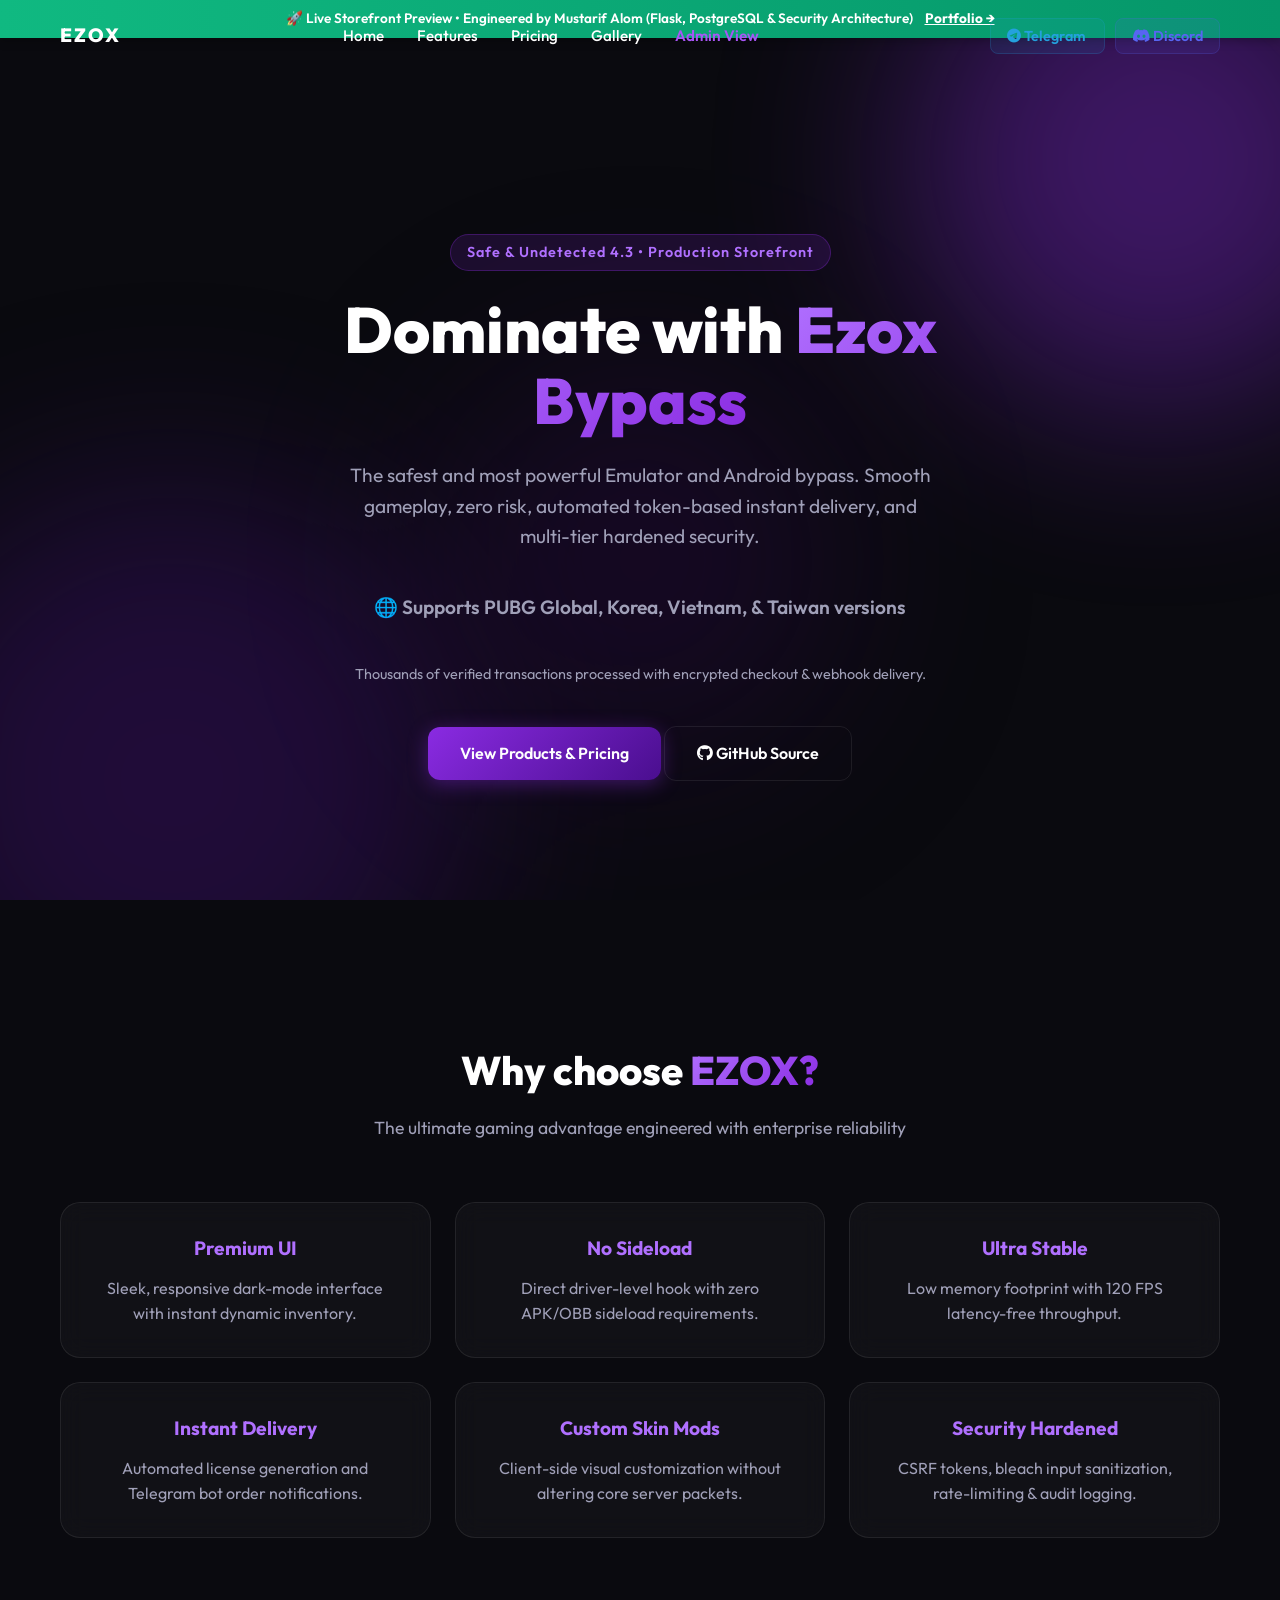
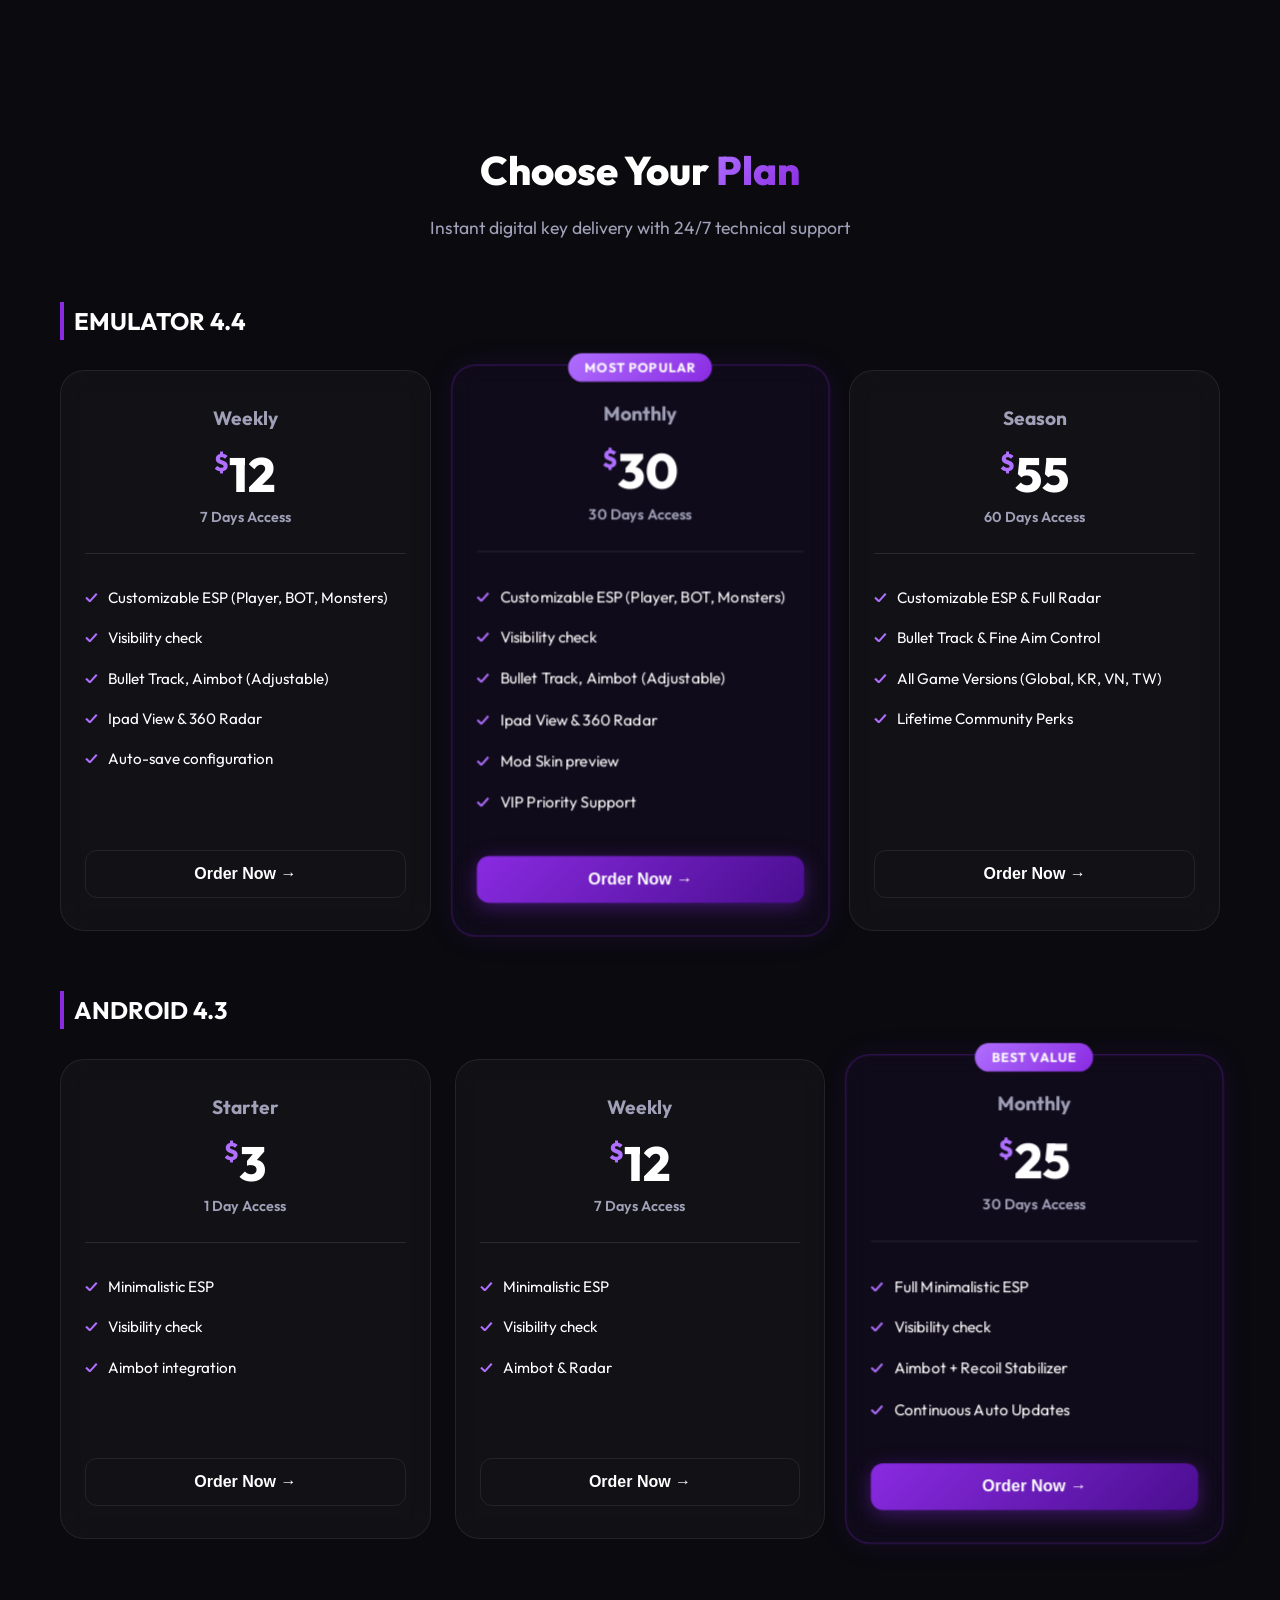
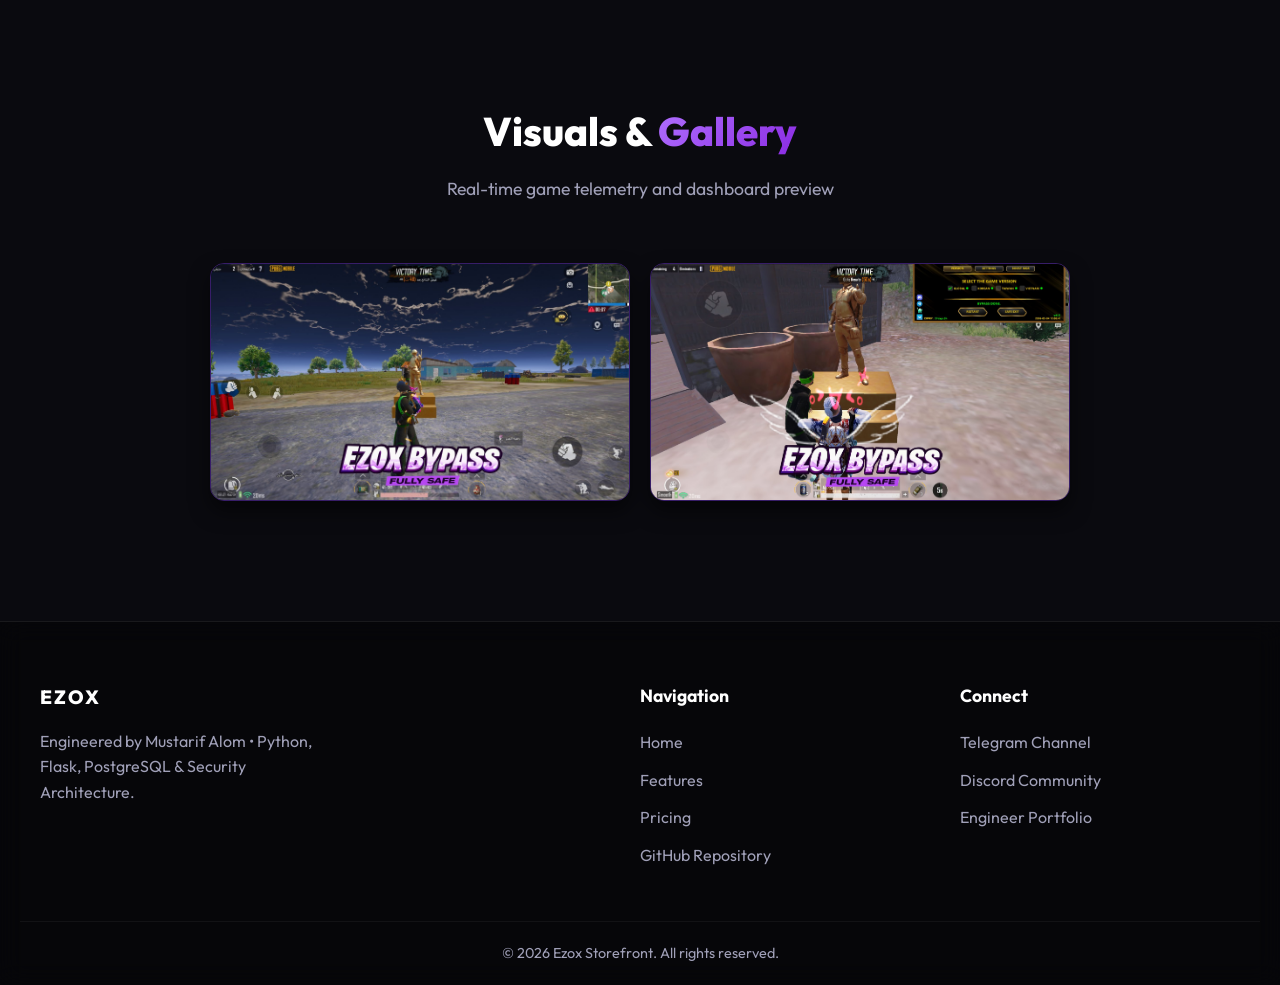
==== index.html @ 5dbb93ee "feat: add standalone interactive live storefront preview for GitHub Pages" ====
<!DOCTYPE html>
<html lang="en">
<head>
    <meta charset="UTF-8">
    <meta name="viewport" content="width=device-width, initial-scale=1.0">
    <meta name="theme-color" content="#0a0a0f">
    <title>Ezox Bypass | Premium Digital Storefront & Game Optimization Platform</title>
    
    <link rel="preconnect" href="https://fonts.googleapis.com">
    <link rel="preconnect" href="https://fonts.gstatic.com" crossorigin>
    <link href="https://fonts.googleapis.com/css2?family=Outfit:wght@300;400;600;800&family=Inter:wght@400;500;600;700&display=swap" rel="stylesheet">
    <link rel="stylesheet" href="https://cdnjs.cloudflare.com/ajax/libs/font-awesome/6.4.0/css/all.min.css">
    <link rel="stylesheet" href="static/style.css?v=2.0">
    <style>
      .live-banner {
        background: linear-gradient(90deg, #10b981, #059669);
        color: white;
        padding: 8px 16px;
        text-align: center;
        font-size: 0.85rem;
        font-weight: 600;
        position: sticky;
        top: 0;
        z-index: 1000;
        box-shadow: 0 2px 10px rgba(0,0,0,0.3);
        display: flex;
        align-items: center;
        justify-content: center;
        gap: 12px;
      }
      .live-banner a {
        color: #fff;
        text-decoration: underline;
        font-weight: 700;
      }
      /* Interactive modal */
      .modal-overlay {
        display: none;
        position: fixed;
        inset: 0;
        background: rgba(0,0,0,0.8);
        backdrop-filter: blur(6px);
        z-index: 2000;
        align-items: center;
        justify-content: center;
        padding: 20px;
      }
      .modal-box {
        background: #11111b;
        border: 1px solid #7c3aed;
        border-radius: 20px;
        max-width: 480px;
        width: 100%;
        padding: 28px;
        color: #f1f5f9;
        box-shadow: 0 20px 40px rgba(124, 58, 237, 0.25);
      }
    </style>
</head>
<body>
    <div class="live-banner">
      <span>🚀 Live Storefront Preview &bull; Engineered by Mustarif Alom (Flask, PostgreSQL &amp; Security Architecture)</span>
      <a href="https://ezoxkr-dev.github.io/own-portfolio/" target="_blank">Portfolio &rarr;</a>
    </div>

    <div class="background-blobs">
        <div class="blob blob-1"></div>
        <div class="blob blob-2"></div>
        <div class="blob blob-3"></div>
    </div>

    <!-- Navbar -->
    <nav class="navbar">
        <div class="nav-container">
            <a href="#home" class="logo">EZOX</a>
            <div class="nav-links">
                <a href="#home">Home</a>
                <a href="#features">Features</a>
                <a href="#pricing">Pricing</a>
                <a href="#gallery">Gallery</a>
                <a href="#admin-demo" onclick="openAdminDemo(event)" style="color: #a855f7; font-weight: 600;">Admin View</a>
            </div>
            <div class="nav-socials">
                <a href="https://t.me/ezoxbypass" target="_blank" class="social-btn telegram">
                  <i class="fab fa-telegram"></i> Telegram
                </a>
                <a href="https://discord.gg/yYZB9Xtcfz" target="_blank" class="social-btn discord">
                  <i class="fab fa-discord"></i> Discord
                </a>
            </div>
        </div>
    </nav>

    <main class="page-content">
        <section id="home" class="hero">
            <div class="hero-content">
                <div class="badge">Safe &amp; Undetected 4.3 &bull; Production Storefront</div>
                <h1>Dominate with <span class="text-gradient">Ezox Bypass</span></h1>
                <p>The safest and most powerful Emulator and Android bypass. Smooth gameplay, zero risk, automated token-based instant delivery, and multi-tier hardened security.</p>

                <div style="margin: 20px 0; color: var(--purple-light); font-weight: 600;">
                    <p>🌐 Supports PUBG Global, Korea, Vietnam, &amp; Taiwan versions</p>
                    <p style="font-size: 0.9rem; font-weight: 400; color: var(--text-muted); margin-top: 5px;">
                      Thousands of verified transactions processed with encrypted checkout &amp; webhook delivery.
                    </p>
                </div>

                <div class="hero-cta">
                    <a href="#pricing" class="btn btn-primary">View Products &amp; Pricing</a>
                    <a href="https://github.com/ezoxkr-dev/ecommerce_website" target="_blank" class="btn btn-outline">
                      <i class="fab fa-github"></i> GitHub Source
                    </a>
                </div>
            </div>
        </section>

        <section id="features" class="features-section">
            <div class="section-header">
                <h2>Why choose <span class="text-gradient">EZOX?</span></h2>
                <p>The ultimate gaming advantage engineered with enterprise reliability</p>
            </div>
            <div class="why-choose-grid">
                <div class="glass-panel feature-box">
                    <h4>Premium UI</h4>
                    <p>Sleek, responsive dark-mode interface with instant dynamic inventory.</p>
                </div>
                <div class="glass-panel feature-box">
                    <h4>No Sideload</h4>
                    <p>Direct driver-level hook with zero APK/OBB sideload requirements.</p>
                </div>
                <div class="glass-panel feature-box">
                    <h4>Ultra Stable</h4>
                    <p>Low memory footprint with 120 FPS latency-free throughput.</p>
                </div>
                <div class="glass-panel feature-box">
                    <h4>Instant Delivery</h4>
                    <p>Automated license generation and Telegram bot order notifications.</p>
                </div>
                <div class="glass-panel feature-box">
                    <h4>Custom Skin Mods</h4>
                    <p>Client-side visual customization without altering core server packets.</p>
                </div>
                <div class="glass-panel feature-box">
                    <h4>Security Hardened</h4>
                    <p>CSRF tokens, bleach input sanitization, rate-limiting &amp; audit logging.</p>
                </div>
            </div>
        </section>

        <!-- Pricing Section -->
        <section id="pricing" class="pricing-section">
            <div class="section-header">
                <h2>Choose Your <span class="text-gradient">Plan</span></h2>
                <p>Instant digital key delivery with 24/7 technical support</p>
            </div>

            <h3 class="category-title">EMULATOR 4.4</h3>
            <div class="pricing-grid grid-3">
                <div class="pricing-card">
                    <div class="card-header">
                        <h4>Weekly</h4>
                        <div class="price"><span>$</span>12</div>
                        <p class="duration">7 Days Access</p>
                    </div>
                    <ul class="features">
                        <li>Customizable ESP (Player, BOT, Monsters)</li>
                        <li>Visibility check</li>
                        <li>Bullet Track, Aimbot (Adjustable)</li>
                        <li>Ipad View &amp; 360 Radar</li>
                        <li>Auto-save configuration</li>
                    </ul>
                    <button onclick="startCheckout('Emulator Weekly 7D', 12)" class="btn btn-block btn-outline">
                      Order Now &rarr;
                    </button>
                </div>

                <div class="pricing-card popular">
                    <div class="popular-badge">Most Popular</div>
                    <div class="card-header">
                        <h4>Monthly</h4>
                        <div class="price"><span>$</span>30</div>
                        <p class="duration">30 Days Access</p>
                    </div>
                    <ul class="features">
                        <li>Customizable ESP (Player, BOT, Monsters)</li>
                        <li>Visibility check</li>
                        <li>Bullet Track, Aimbot (Adjustable)</li>
                        <li>Ipad View &amp; 360 Radar</li>
                        <li>Mod Skin preview</li>
                        <li>VIP Priority Support</li>
                    </ul>
                    <button onclick="startCheckout('Emulator Monthly 30D', 30)" class="btn btn-block btn-primary">
                      Order Now &rarr;
                    </button>
                </div>

                <div class="pricing-card">
                    <div class="card-header">
                        <h4>Season</h4>
                        <div class="price"><span>$</span>55</div>
                        <p class="duration">60 Days Access</p>
                    </div>
                    <ul class="features">
                        <li>Customizable ESP &amp; Full Radar</li>
                        <li>Bullet Track &amp; Fine Aim Control</li>
                        <li>All Game Versions (Global, KR, VN, TW)</li>
                        <li>Lifetime Community Perks</li>
                    </ul>
                    <button onclick="startCheckout('Emulator Season 60D', 55)" class="btn btn-block btn-outline">
                      Order Now &rarr;
                    </button>
                </div>
            </div>

            <h3 class="category-title mt-5">ANDROID 4.3</h3>
            <div class="pricing-grid grid-3">
                <div class="pricing-card">
                    <div class="card-header">
                        <h4>Starter</h4>
                        <div class="price"><span>$</span>3</div>
                        <p class="duration">1 Day Access</p>
                    </div>
                    <ul class="features">
                        <li>Minimalistic ESP</li>
                        <li>Visibility check</li>
                        <li>Aimbot integration</li>
                    </ul>
                    <button onclick="startCheckout('Android Starter 1D', 3)" class="btn btn-block btn-outline">
                      Order Now &rarr;
                    </button>
                </div>

                <div class="pricing-card">
                    <div class="card-header">
                        <h4>Weekly</h4>
                        <div class="price"><span>$</span>12</div>
                        <p class="duration">7 Days Access</p>
                    </div>
                    <ul class="features">
                        <li>Minimalistic ESP</li>
                        <li>Visibility check</li>
                        <li>Aimbot &amp; Radar</li>
                    </ul>
                    <button onclick="startCheckout('Android Weekly 7D', 12)" class="btn btn-block btn-outline">
                      Order Now &rarr;
                    </button>
                </div>

                <div class="pricing-card popular">
                    <div class="popular-badge">Best Value</div>
                    <div class="card-header">
                        <h4>Monthly</h4>
                        <div class="price"><span>$</span>25</div>
                        <p class="duration">30 Days Access</p>
                    </div>
                    <ul class="features">
                        <li>Full Minimalistic ESP</li>
                        <li>Visibility check</li>
                        <li>Aimbot + Recoil Stabilizer</li>
                        <li>Continuous Auto Updates</li>
                    </ul>
                    <button onclick="startCheckout('Android Monthly 30D', 25)" class="btn btn-block btn-primary">
                      Order Now &rarr;
                    </button>
                </div>
            </div>
        </section>

        <!-- Gallery Section -->
        <section id="gallery" class="gallery-section" style="padding: 60px 20px; max-width: 900px; margin: 0 auto; text-align: center;">
            <div class="section-header">
                <h2>Visuals &amp; <span class="text-gradient">Gallery</span></h2>
                <p>Real-time game telemetry and dashboard preview</p>
            </div>
            <div style="display: grid; grid-template-columns: repeat(auto-fit, minmax(280px, 1fr)); gap: 20px; margin-top: 30px;">
                <div style="border-radius: 14px; overflow: hidden; border: 1px solid rgba(124, 58, 237, 0.4); box-shadow: 0 10px 20px rgba(0,0,0,0.5);">
                    <img src="static/images/6053305759023436174.jpg" alt="Ezox Interface Preview" style="width: 100%; height: auto; display: block;" onerror="this.style.display='none'">
                </div>
                <div style="border-radius: 14px; overflow: hidden; border: 1px solid rgba(124, 58, 237, 0.4); box-shadow: 0 10px 20px rgba(0,0,0,0.5);">
                    <img src="static/images/6323221110429781656.jpg" alt="Ezox Radar HUD Preview" style="width: 100%; height: auto; display: block;" onerror="this.style.display='none'">
                </div>
            </div>
        </section>
    </main>

    <!-- Checkout Modal Simulation -->
    <div id="checkoutModal" class="modal-overlay" onclick="closeModal()">
        <div class="modal-box" onclick="event.stopPropagation()">
            <div style="display: flex; justify-content: space-between; align-items: center; border-bottom: 1px solid rgba(255,255,255,0.1); padding-bottom: 12px; margin-bottom: 16px;">
                <h3 id="modalProductTitle" style="font-size: 1.2rem; font-weight: 700; color: #fff;">Product Checkout</h3>
                <button onclick="closeModal()" style="background: none; border: none; color: #94a3b8; font-size: 1.4rem; cursor: pointer;">&times;</button>
            </div>
            <div id="modalStep1">
                <p style="font-size: 0.9rem; color: #cbd5e1; margin-bottom: 16px;">
                  Instant digital license activation via tokenized gateway.
                </p>
                <div style="background: rgba(255,255,255,0.05); padding: 14px; border-radius: 12px; margin-bottom: 16px;">
                    <div style="display: flex; justify-content: space-between; font-size: 0.95rem; font-weight: 600;">
                        <span>Selected Package:</span>
                        <span id="modalProductName" style="color: #a855f7;">-</span>
                    </div>
                    <div style="display: flex; justify-content: space-between; font-size: 0.95rem; font-weight: 600; margin-top: 8px;">
                        <span>Total Price:</span>
                        <span id="modalProductPrice" style="color: #10b981;">-</span>
                    </div>
                </div>
                <div style="margin-bottom: 14px;">
                    <label style="display: block; font-size: 0.8rem; font-weight: 600; color: #94a3b8; margin-bottom: 6px;">Customer Email / Telegram ID</label>
                    <input id="checkoutEmail" type="text" placeholder="your_telegram_or_email" style="width: 100%; padding: 10px 14px; border-radius: 10px; background: #1e1e2d; border: 1px solid #334155; color: #fff; font-size: 0.9rem;">
                </div>
                <div style="margin-bottom: 20px;">
                    <label style="display: block; font-size: 0.8rem; font-weight: 600; color: #94a3b8; margin-bottom: 6px;">Payment Method</label>
                    <select style="width: 100%; padding: 10px 14px; border-radius: 10px; background: #1e1e2d; border: 1px solid #334155; color: #fff; font-size: 0.9rem;">
                        <option>bKash / Nagad Instant Gateway</option>
                        <option>Cryptocurrency (USDT TRC-20)</option>
                        <option>Credit / Debit Card (Stripe Hardened)</option>
                    </select>
                </div>
                <button onclick="processCheckout()" class="btn btn-block btn-primary" style="padding: 12px; font-weight: 700;">
                  Confirm &amp; Generate License
                </button>
            </div>
            <div id="modalStep2" style="display: none; text-align: center; padding: 20px 0;">
                <div style="width: 50px; height: 50px; background: rgba(16,185,129,0.2); color: #10b981; border-radius: 50%; display: flex; align-items: center; justify-content: center; margin: 0 auto 16px; font-size: 1.5rem;">
                  ✓
                </div>
                <h4 style="font-size: 1.2rem; font-weight: 700; color: #fff; margin-bottom: 8px;">License Activated Successfully!</h4>
                <p style="font-size: 0.85rem; color: #94a3b8; margin-bottom: 16px;">
                  Your transaction has been verified in PostgreSQL and webhook dispatched to Telegram Bot.
                </p>
                <div style="background: #09090e; padding: 12px; border-radius: 10px; border: 1px dashed #7c3aed; font-family: monospace; color: #a855f7; font-size: 0.9rem; margin-bottom: 16px; word-break: break-all;">
                  EZOX-KEY-2026-X992-AUTH-OK
                </div>
                <button onclick="closeModal()" class="btn btn-outline" style="font-size: 0.85rem;">Close Preview</button>
            </div>
        </div>
    </div>

    <!-- Admin View Modal -->
    <div id="adminModal" class="modal-overlay" onclick="closeAdminModal()">
        <div class="modal-box" style="max-width: 600px;" onclick="event.stopPropagation()">
            <div style="display: flex; justify-content: space-between; align-items: center; border-bottom: 1px solid rgba(255,255,255,0.1); padding-bottom: 12px; margin-bottom: 16px;">
                <h3 style="font-size: 1.1rem; font-weight: 700; color: #a855f7;">Flask Admin Dashboard Preview</h3>
                <button onclick="closeAdminModal()" style="background: none; border: none; color: #94a3b8; font-size: 1.4rem; cursor: pointer;">&times;</button>
            </div>
            <p style="font-size: 0.85rem; color: #94a3b8; margin-bottom: 16px;">
              Live simulation of the role-based administrative control center (`make_admin.py` + `admin.html`).
            </p>
            <div style="display: grid; grid-template-columns: repeat(3, 1fr); gap: 10px; margin-bottom: 16px; text-align: center;">
                <div style="background: rgba(255,255,255,0.04); padding: 12px; border-radius: 10px;">
                    <div style="font-size: 0.75rem; color: #94a3b8;">Total Revenue</div>
                    <div style="font-size: 1.2rem; font-weight: 700; color: #10b981; margin-top: 4px;">$4,890.00</div>
                </div>
                <div style="background: rgba(255,255,255,0.04); padding: 12px; border-radius: 10px;">
                    <div style="font-size: 0.75rem; color: #94a3b8;">Active Users</div>
                    <div style="font-size: 1.2rem; font-weight: 700; color: #60a5fa; margin-top: 4px;">842</div>
                </div>
                <div style="background: rgba(255,255,255,0.04); padding: 12px; border-radius: 10px;">
                    <div style="font-size: 0.75rem; color: #94a3b8;">License Keys</div>
                    <div style="font-size: 1.2rem; font-weight: 700; color: #f59e0b; margin-top: 4px;">1,280 Issued</div>
                </div>
            </div>
            <div style="background: #09090e; padding: 14px; border-radius: 10px; font-size: 0.8rem; color: #cbd5e1;">
                <div style="font-weight: 600; color: #a855f7; margin-bottom: 8px;">Recent Dispatched Orders (PostgreSQL Event Bus):</div>
                <div style="display: flex; justify-content: space-between; border-bottom: 1px solid rgba(255,255,255,0.05); padding: 4px 0;">
                    <span>#ORD-9841 &bull; Emulator Monthly 30D</span>
                    <span style="color: #10b981;">Dispatched</span>
                </div>
                <div style="display: flex; justify-content: space-between; border-bottom: 1px solid rgba(255,255,255,0.05); padding: 4px 0;">
                    <span>#ORD-9840 &bull; Android Starter 1D</span>
                    <span style="color: #10b981;">Dispatched</span>
                </div>
                <div style="display: flex; justify-content: space-between; padding: 4px 0;">
                    <span>#ORD-9839 &bull; Emulator Season 60D</span>
                    <span style="color: #10b981;">Dispatched</span>
                </div>
            </div>
            <div style="text-align: right; margin-top: 16px;">
                <button onclick="closeAdminModal()" class="btn btn-outline" style="font-size: 0.85rem;">Close View</button>
            </div>
        </div>
    </div>

    <footer>
        <div class="footer-content">
            <div class="footer-brand">
                <a href="#home" class="logo">EZOX</a>
                <p>Engineered by Mustarif Alom &bull; Python, Flask, PostgreSQL &amp; Security Architecture.</p>
            </div>
            <div class="footer-links">
                <h4>Navigation</h4>
                <a href="#home">Home</a>
                <a href="#features">Features</a>
                <a href="#pricing">Pricing</a>
                <a href="https://github.com/ezoxkr-dev/ecommerce_website" target="_blank">GitHub Repository</a>
            </div>
            <div class="footer-contact">
                <h4>Connect</h4>
                <a href="https://t.me/ezoxbypass" target="_blank">Telegram Channel</a>
                <a href="https://discord.gg/yYZB9Xtcfz" target="_blank">Discord Community</a>
                <a href="https://ezoxkr-dev.github.io/own-portfolio/" target="_blank">Engineer Portfolio</a>
            </div>
        </div>
        <div class="footer-bottom">
            <p>&copy; 2026 Ezox Storefront. All rights reserved.</p>
        </div>
    </footer>

    <script>
      function startCheckout(product, price) {
        document.getElementById('modalProductTitle').innerText = 'Checkout: ' + product;
        document.getElementById('modalProductName').innerText = product;
        document.getElementById('modalProductPrice').innerText = '$' + price + '.00';
        document.getElementById('modalStep1').style.display = 'block';
        document.getElementById('modalStep2').style.display = 'none';
        document.getElementById('checkoutModal').style.display = 'flex';
      }
      function closeModal() {
        document.getElementById('checkoutModal').style.display = 'none';
      }
      function processCheckout() {
        const email = document.getElementById('checkoutEmail').value.trim();
        if(!email) {
          alert('Please enter your email or Telegram username to receive the license key.');
          return;
        }
        document.getElementById('modalStep1').style.display = 'none';
        document.getElementById('modalStep2').style.display = 'block';
      }
      function openAdminDemo(e) {
        if(e) e.preventDefault();
        document.getElementById('adminModal').style.display = 'flex';
      }
      function closeAdminModal() {
        document.getElementById('adminModal').style.display = 'none';
      }
    </script>
</body>
</html>
---- static/style.css ----
:root {
    --bg-main: #0a0a0f;
    --text-main: #ffffff;
    --text-muted: #a0a0b8;
    
    /* Purple Theme Variables */
    --purple-light: #b070ff;
    --purple-main: #8a2be2;
    --purple-dark: #4a0e8f;
    --purple-glow: rgba(138, 43, 226, 0.5);
    
    /* Glassmorphism */
    --glass-bg: rgba(255, 255, 255, 0.03);
    --glass-border: rgba(255, 255, 255, 0.08);
    --glass-blur: blur(12px);
    
    --transition: all 0.3s cubic-bezier(0.4, 0, 0.2, 1);
    --notice-bg: linear-gradient(90deg, #4a0e8f, #8a2be2);
}

/* Global Notice Banner */
.update-notice {
    background: var(--notice-bg);
    color: white;
    text-align: center;
    padding: 10px 20px;
    font-size: 0.95rem;
    font-weight: 600;
    display: flex;
    align-items: center;
    justify-content: center;
    gap: 15px;
    box-shadow: 0 4px 15px rgba(0, 0, 0, 0.3);
    position: relative;
    z-index: 1100;
}

.spinner-small {
    width: 18px;
    height: 18px;
    border: 3px solid rgba(255, 255, 255, 0.3);
    border-radius: 50%;
    border-top-color: #fff;
    animation: spin 1s ease-in-out infinite;
}

@keyframes spin {
    to { transform: rotate(360deg); }
}

.notice-badge {
    background: rgba(255, 255, 255, 0.2);
    padding: 2px 8px;
    border-radius: 4px;
    font-size: 0.75rem;
    text-transform: uppercase;
    letter-spacing: 1px;
}

* {
    margin: 0;
    padding: 0;
    box-sizing: border-box;
}

html {
    scroll-behavior: smooth;
}

body {
    font-family: 'Outfit', sans-serif;
    background-color: var(--bg-main);
    color: var(--text-main);
    line-height: 1.6;
    overflow-x: hidden;
    position: relative;
}

/* Background Blobs for that Blurry Vibe */
.background-blobs {
    position: fixed;
    top: 0;
    left: 0;
    width: 100vw;
    height: 100vh;
    z-index: -1;
    overflow: hidden;
    pointer-events: none;
}

.blob {
    position: absolute;
    border-radius: 50%;
    filter: blur(100px);
    opacity: 0.4;
    animation: float 20s infinite alternate ease-in-out;
}

.blob-1 {
    width: 500px;
    height: 500px;
    background: var(--purple-main);
    top: -10%;
    right: -10%;
}

.blob-2 {
    width: 600px;
    height: 600px;
    background: #411175;
    bottom: -20%;
    left: -10%;
    animation-delay: -5s;
}

.blob-3 {
    width: 400px;
    height: 400px;
    background: #2a0845;
    top: 40%;
    left: 50%;
    transform: translateX(-50%);
    animation-delay: -10s;
}

@keyframes float {
    0% { transform: translate(0, 0) rotate(0deg); }
    100% { transform: translate(30px, 50px) rotate(10deg); }
}

/* Utilities */
.text-gradient {
    background: linear-gradient(135deg, var(--purple-light), var(--purple-main));
    -webkit-background-clip: text;
    -webkit-text-fill-color: transparent;
    background-clip: text;
}

.glass-panel {
    background: var(--glass-bg);
    backdrop-filter: var(--glass-blur);
    -webkit-backdrop-filter: var(--glass-blur);
    border: 1px solid var(--glass-border);
    border-radius: 20px;
}

/* Navigation */
.navbar {
    position: fixed;
    top: 0;
    width: 100%;
    z-index: 1000;
    padding: 20px 0;
    transition: var(--transition);
}

.navbar.scrolled {
    padding: 15px 0;
    background: rgba(10, 10, 15, 0.8);
    backdrop-filter: var(--glass-blur);
    -webkit-backdrop-filter: var(--glass-blur);
    border-bottom: 1px solid var(--glass-border);
}

.nav-container {
    max-width: 1200px;
    margin: 0 auto;
    padding: 0 20px;
    display: flex;
    justify-content: space-between;
    align-items: center;
}

.logo {
    font-size: 1.2rem;
    font-weight: 800;
    color: var(--text-main);
    text-decoration: none;
    letter-spacing: 2px;
}

.nav-links a {
    color: var(--text-main);
    text-decoration: none;
    margin: 0 15px;
    font-size: 0.95rem;
    font-weight: 500;
    transition: var(--transition);
}

.nav-links a:hover {
    color: var(--purple-light);
}

.nav-socials .social-btn {
    text-decoration: none;
    font-size: 0.9rem;
    font-weight: 600;
    padding: 8px 16px;
    border-radius: 8px;
    margin-left: 10px;
    transition: var(--transition);
}

.social-btn.telegram {
    background: rgba(36, 161, 222, 0.1);
    color: #24A1DE;
    border: 1px solid rgba(36, 161, 222, 0.2);
}

.social-btn.telegram:hover {
    background: rgba(36, 161, 222, 0.2);
    box-shadow: 0 0 15px rgba(36, 161, 222, 0.3);
}

.social-btn.discord {
    background: rgba(88, 101, 242, 0.1);
    color: #5865F2;
    border: 1px solid rgba(88, 101, 242, 0.2);
}

.social-btn.discord:hover {
    background: rgba(88, 101, 242, 0.2);
    box-shadow: 0 0 15px rgba(88, 101, 242, 0.3);
}

/* Hero Section */
.hero {
    min-height: 100vh;
    display: flex;
    align-items: center;
    justify-content: center;
    text-align: center;
    padding: 100px 20px 60px;
}

.hero-content {
    max-width: 800px;
}

.badge {
    display: inline-block;
    padding: 6px 16px;
    background: rgba(138, 43, 226, 0.15);
    border: 1px solid rgba(138, 43, 226, 0.3);
    border-radius: 30px;
    color: var(--purple-light);
    font-size: 0.9rem;
    font-weight: 600;
    margin-bottom: 24px;
    letter-spacing: 1px;
}

.hero h1 {
    font-size: 4rem;
    font-weight: 800;
    line-height: 1.1;
    margin-bottom: 24px;
}

.hero p {
    font-size: 1.2rem;
    color: var(--text-muted);
    margin-bottom: 40px;
    max-width: 600px;
    margin-left: auto;
    margin-right: auto;
}

.btn {
    display: inline-block;
    padding: 14px 32px;
    border-radius: 12px;
    font-size: 1rem;
    font-weight: 600;
    text-decoration: none;
    transition: var(--transition);
    cursor: pointer;
    border: none;
}

.btn-sm-inline {
    padding: 4px 10px;
    font-size: 0.75rem;
    border-radius: 6px;
    display: inline-flex;
    align-items: center;
    gap: 5px;
    vertical-align: middle;
    margin: 2px 4px;
}

.btn-telegram {
    background: #0088cc !important;
}

.btn-discord {
    background: #5865F2 !important;
}

.btn-primary {
    background: linear-gradient(135deg, var(--purple-main), var(--purple-dark));
    color: white;
    box-shadow: 0 4px 20px rgba(138, 43, 226, 0.4);
}

.btn-primary:hover {
    transform: translateY(-2px);
    box-shadow: 0 6px 25px rgba(138, 43, 226, 0.6);
}

.btn-secondary {
    background: var(--glass-bg);
    border: 1px solid var(--glass-border);
    color: white;
    margin-left: 16px;
    backdrop-filter: var(--glass-blur);
}

.btn-secondary:hover {
    background: rgba(255, 255, 255, 0.1);
    transform: translateY(-2px);
}

/* Pricing Section */
.pricing-section {
    padding: 100px 20px;
    max-width: 1200px;
    margin: 0 auto;
}

.section-header {
    text-align: center;
    margin-bottom: 60px;
}

.section-header h2 {
    font-size: 2.5rem;
    font-weight: 800;
    margin-bottom: 12px;
}

.section-header p {
    color: var(--text-muted);
    font-size: 1.1rem;
}

.category-title {
    font-size: 1.5rem;
    font-weight: 700;
    margin-bottom: 30px;
    padding-left: 10px;
    border-left: 4px solid var(--purple-main);
}

.mt-5 {
    margin-top: 60px;
}

.pricing-grid {
    display: grid;
    grid-template-columns: repeat(4, 1fr);
    gap: 24px;
}

.pricing-grid.grid-3 {
    grid-template-columns: repeat(3, 1fr);
}

.pricing-card {
    background: var(--glass-bg);
    backdrop-filter: var(--glass-blur);
    -webkit-backdrop-filter: var(--glass-blur);
    border: 1px solid var(--glass-border);
    border-radius: 24px;
    padding: 32px 24px;
    display: flex;
    flex-direction: column;
    position: relative;
    transition: var(--transition);
}

.pricing-card:hover {
    transform: translateY(-5px);
    border-color: rgba(138, 43, 226, 0.3);
    box-shadow: 0 10px 30px rgba(0, 0, 0, 0.2);
}

.pricing-card.popular {
    background: rgba(138, 43, 226, 0.05);
    border-color: rgba(138, 43, 226, 0.4);
    box-shadow: 0 0 30px rgba(138, 43, 226, 0.1);
    transform: scale(1.02);
}

.pricing-card.popular:hover {
    transform: scale(1.02) translateY(-5px);
}

.popular-badge {
    position: absolute;
    top: -12px;
    left: 50%;
    transform: translateX(-50%);
    background: linear-gradient(135deg, var(--purple-light), var(--purple-main));
    color: white;
    padding: 4px 16px;
    border-radius: 20px;
    font-size: 0.8rem;
    font-weight: 700;
    letter-spacing: 1px;
    text-transform: uppercase;
}

.card-header {
    text-align: center;
    margin-bottom: 24px;
    padding-bottom: 24px;
    border-bottom: 1px solid rgba(255, 255, 255, 0.1);
}

.card-header h4 {
    font-size: 1.2rem;
    color: var(--text-muted);
    margin-bottom: 16px;
}

.price {
    font-size: 3rem;
    font-weight: 800;
    line-height: 1;
    margin-bottom: 8px;
}

.price span {
    font-size: 1.5rem;
    vertical-align: top;
    color: var(--purple-light);
}

.duration {
    font-size: 0.9rem;
    color: var(--text-muted);
    font-weight: 600;
}

.features {
    list-style: none;
    margin-bottom: 32px;
    flex-grow: 1;
}

.features li {
    padding: 8px 0;
    color: var(--text-main);
    font-size: 0.95rem;
    display: flex;
    align-items: center;
}

.features li::before {
    content: '✓';
    color: var(--purple-light);
    margin-right: 10px;
    font-weight: bold;
}

.btn-block {
    width: 100%;
    text-align: center;
}

.btn-outline {
    background: transparent;
    border: 1px solid var(--glass-border);
    color: white;
}

.btn-outline:hover {
    background: rgba(255, 255, 255, 0.05);
    border-color: rgba(255, 255, 255, 0.2);
}

/* Why Choose Section */
.features-section {
    padding: 100px 20px;
    max-width: 1200px;
    margin: 0 auto;
}

.why-choose-grid {
    display: grid;
    grid-template-columns: repeat(3, 1fr);
    gap: 24px;
}

.feature-box {
    padding: 30px;
    text-align: center;
    transition: var(--transition);
}

.feature-box:hover {
    transform: translateY(-5px);
    border-color: rgba(138, 43, 226, 0.4);
    box-shadow: 0 10px 30px rgba(0, 0, 0, 0.2);
}

.feature-box h4 {
    font-size: 1.2rem;
    color: var(--purple-light);
    margin-bottom: 12px;
}

.feature-box p {
    color: var(--text-muted);
}

/* Showcase Section */
.showcase-section {
    padding: 100px 20px;
    max-width: 1200px;
    margin: 0 auto;
}

.video-grid {
    display: grid;
    grid-template-columns: repeat(3, 1fr);
    gap: 24px;
}

.video-container {
    position: relative;
    padding-bottom: 56.25%; /* 16:9 Aspect Ratio */
    height: 0;
    overflow: hidden;
    border-radius: 20px;
}

.video-container iframe {
    position: absolute;
    top: 0;
    left: 0;
    width: 100%;
    height: 100%;
    border-radius: 20px;
}

/* Auth & Forms */
.auth-section, .checkout-section, .dashboard-section {
    padding: 120px 20px 60px;
    min-height: calc(100vh - 250px);
}

.auth-container {
    max-width: 400px;
    margin: 0 auto;
    padding: 40px;
}

.checkout-container-pro {
    display: grid;
    grid-template-columns: 1fr 1.5fr;
    gap: 30px;
}

.payment-stepper {
    display: flex;
    align-items: center;
    justify-content: space-between;
    padding: 20px 30px;
    margin-bottom: 30px;
    border-radius: 12px;
    overflow-x: auto;
    -ms-overflow-style: none;  /* IE and Edge */
    scrollbar-width: none;  /* Firefox */
}

.payment-stepper::-webkit-scrollbar {
    display: none; /* Chrome, Safari and Opera */
}

.step {
    display: flex;
    align-items: center;
    gap: 12px;
    opacity: 0.5;
    transition: 0.3s;
}

.step.active {
    opacity: 1;
}

.step-icon {
    width: 36px;
    height: 36px;
    display: flex;
    align-items: center;
    justify-content: center;
    background: rgba(255, 255, 255, 0.05);
    border-radius: 8px;
    font-weight: bold;
    color: white;
    font-size: 1.1rem;
    border: 2px solid transparent;
}

.step.active .step-icon {
    border-color: var(--purple-light);
    background: rgba(138, 43, 226, 0.1);
    color: var(--purple-light);
}

.step-text {
    display: flex;
    flex-direction: column;
}

.step-title {
    font-weight: 600;
    font-size: 0.95rem;
    color: white;
}

.step-desc {
    font-size: 0.75rem;
    color: #999;
    white-space: nowrap;
}

.step-line {
    flex-grow: 1;
    height: 2px;
    background: rgba(255, 255, 255, 0.1);
    margin: 0 15px;
    min-width: 40px;
}

.checkout-summary {
    padding: 30px;
    height: fit-content;
}

.checkout-payment {
    padding: 30px;
}

.product-highlight {
    background: rgba(138, 43, 226, 0.1);
    border: 1px solid rgba(138, 43, 226, 0.3);
    padding: 15px;
    border-radius: 8px;
    margin-bottom: 20px;
}

.product-notes h4 {
    margin-bottom: 10px;
    color: var(--purple-light);
}

.product-notes ul {
    list-style: none;
    margin-bottom: 20px;
}

.product-notes li {
    margin-bottom: 8px;
    font-size: 0.95rem;
}

.warning-box {
    background: rgba(231, 76, 60, 0.1);
    border-left: 4px solid #e74c3c;
    padding: 15px;
    border-radius: 4px;
    font-size: 0.9rem;
}

.text-danger {
    color: #e74c3c;
    font-weight: bold;
}

/* Checkout Page */
.method-card {
    padding: 24px;
    text-align: center;
    background: rgba(0, 0, 0, 0.2);
    border: 1px solid var(--glass-border);
    border-radius: 12px;
}

.form-group label {
    display: block;
    margin-bottom: 8px;
    color: var(--text-muted);
}

.form-input {
    width: 100%;
    padding: 12px 16px;
    background: rgba(0, 0, 0, 0.2);
    border: 1px solid var(--glass-border);
    border-radius: 8px;
    color: white;
    font-family: inherit;
    transition: var(--transition);
}

.form-input:focus {
    outline: none;
    border-color: var(--purple-main);
    box-shadow: 0 0 10px rgba(138, 43, 226, 0.2);
}

/* Star Rating CSS */
.star-rating label:hover,
.star-rating label:hover ~ label,
.star-rating input:checked ~ label {
    color: #f1c40f !important;
}

select.form-input option {
    background: var(--bg-main);
    color: white;
}

.auth-redirect {
    margin-top: 30px;
    text-align: center;
    color: var(--text-muted);
}

.auth-redirect a {
    color: var(--purple-light);
    text-decoration: none;
}

/* Flash Messages */
.flash-messages {
    position: fixed;
    top: 80px;
    left: 50%;
    transform: translateX(-50%);
    z-index: 2000;
    width: 90%;
    max-width: 500px;
}

.alert {
    padding: 15px 20px;
    margin-bottom: 10px;
    border-radius: 8px;
    text-align: center;
    backdrop-filter: blur(10px);
    transition: opacity 0.3s;
}

.alert-success {
    background: rgba(46, 204, 113, 0.2);
    border: 1px solid rgba(46, 204, 113, 0.4);
    color: #2ecc71;
}

.alert-error {
    background: rgba(231, 76, 60, 0.2);
    border: 1px solid rgba(231, 76, 60, 0.4);
    color: #e74c3c;
}

.alert-info {
    background: rgba(52, 152, 219, 0.2);
    border: 1px solid rgba(52, 152, 219, 0.4);
    color: #3498db;
}

/* Dashboard & Tables */
.text-left {
    text-align: left;
}

.dashboard-grid {
    display: grid;
    grid-template-columns: 1fr 2fr;
    gap: 24px;
}

.dashboard-grid.admin-grid {
    grid-template-columns: 1fr;
}

.p-4 {
    padding: 24px;
}

.table-container {
    overflow-x: auto;
}

.data-table {
    width: 100%;
    border-collapse: collapse;
    margin-top: 20px;
}

.data-table th, .data-table td {
    padding: 12px 16px;
    text-align: left;
    border-bottom: 1px solid var(--glass-border);
}

.data-table th {
    color: var(--purple-light);
    font-weight: 600;
}

.status-badge {
    padding: 4px 12px;
    border-radius: 20px;
    font-size: 0.85rem;
    font-weight: 600;
}

.status-pending {
    background: rgba(241, 196, 15, 0.1);
    color: #f1c40f;
    border: 1px solid rgba(241, 196, 15, 0.2);
}

.status-completed {
    background: rgba(46, 204, 113, 0.1);
    color: #2ecc71;
    border: 1px solid rgba(46, 204, 113, 0.2);
}

.status-rejected {
    background: rgba(231, 76, 60, 0.1);
    color: #e74c3c;
    border: 1px solid rgba(231, 76, 60, 0.2);
}

.tx-code {
    background: rgba(0, 0, 0, 0.3);
    padding: 2px 6px;
    border-radius: 4px;
    font-family: monospace;
    font-size: 0.9rem;
}

/* Checkout Page */
.payment-methods {
    /* Removed old grid, now handled by tabs */
    margin-bottom: 40px;
}

.method-card {
    padding: 24px;
    text-align: center;
}

.method-card h3 {
    margin-bottom: 16px;
    color: var(--purple-light);
}

.qr-box {
    margin-top: 20px;
    background: white;
    padding: 20px;
    border-radius: 12px;
    display: inline-block;
}

.qr-code {
    width: 180px;
    height: 180px;
    background: #ccc;
    object-fit: cover;
    margin-bottom: 10px;
}

.wallet-address {
    color: #000;
    font-family: monospace;
    font-size: 0.9rem;
    word-break: break-all;
    font-weight: bold;
}

.copy-container {
    display: flex; 
    align-items: center; 
    justify-content: center; 
    gap: 10px; 
    margin-top: 15px;
    background: #f1f1f1;
    padding: 8px 12px;
    border-radius: 6px;
}

.btn-copy {
    background: var(--purple-main);
    color: white;
    border: none;
    padding: 6px 12px;
    border-radius: 4px;
    cursor: pointer;
    font-size: 0.85rem;
    transition: 0.2s;
}

.btn-copy:hover {
    background: var(--purple-light);
}

.small-text {
    color: #444;
    font-size: 0.85rem;
    margin-bottom: 4px;
}

.gift-card-links {
    display: flex;
    flex-direction: column;
    gap: 12px;
    margin-top: 24px;
}

.payment-tabs {
    display: flex;
    justify-content: center;
    gap: 12px;
    margin-bottom: 24px;
}

.payment-tab {
    padding: 12px 24px;
    background: var(--glass-bg);
    border: 1px solid var(--glass-border);
    border-radius: 8px;
    cursor: pointer;
    font-weight: 600;
    transition: var(--transition);
    display: flex;
    flex-direction: row;
    align-items: center;
    justify-content: center;
    gap: 10px;
    white-space: nowrap;
}

.payment-tab:hover {
    background: rgba(255, 255, 255, 0.05);
}

.payment-tab.active {
    background: var(--purple-main);
    border-color: var(--purple-light);
    color: white;
}

.payment-pane {
    display: none;
}

.payment-pane.active-pane {
    display: block;
    animation: fadeIn 0.3s ease-in-out;
}

@keyframes fadeIn {
    from { opacity: 0; transform: translateY(10px); }
    to { opacity: 1; transform: translateY(0); }
}

/* Footer */
footer {
    background: rgba(5, 5, 8, 0.8);
    backdrop-filter: var(--glass-blur);
    border-top: 1px solid var(--glass-border);
    padding: 60px 20px 20px;
    margin-top: 60px;
}

.footer-content {
    max-width: 1200px;
    margin: 0 auto;
    display: grid;
    grid-template-columns: 2fr 1fr 1fr;
    gap: 40px;
    margin-bottom: 40px;
}

.footer-brand p {
    color: var(--text-muted);
    margin-top: 16px;
    max-width: 300px;
}

.footer-links h4, .footer-contact h4 {
    margin-bottom: 20px;
    font-size: 1.1rem;
}

.footer-links a, .footer-contact a {
    display: block;
    color: var(--text-muted);
    text-decoration: none;
    margin-bottom: 12px;
    transition: var(--transition);
}

.footer-links a:hover, .footer-contact a:hover {
    color: var(--purple-light);
}

.footer-bottom {
    text-align: center;
    padding-top: 20px;
    border-top: 1px solid rgba(255, 255, 255, 0.05);
    color: var(--text-muted);
    font-size: 0.9rem;
}

/* Responsive Design */
@media (max-width: 1024px) {
    .pricing-grid {
        grid-template-columns: repeat(2, 1fr);
    }
    .pricing-grid.grid-3 {
        grid-template-columns: repeat(2, 1fr);
    }
    .video-grid {
        grid-template-columns: repeat(2, 1fr);
    }
}

@media (max-width: 768px) {
    .nav-links {
        display: none;
    }
    .hero h1 {
        font-size: 2.8rem;
    }
    .video-grid {
        grid-template-columns: 1fr;
    }
    .why-choose-grid {
        grid-template-columns: repeat(2, 1fr);
    }
    .checkout-container-pro {
        grid-template-columns: 1fr;
    }

/* Slideshow Container */
.slideshow-container {
    max-width: 1000px;
    position: relative;
    margin: auto;
    padding: 10px;
    border-radius: 16px;
    box-shadow: 0 10px 30px rgba(0,0,0,0.5);
}

.slide {
    display: none;
}

/* Next & previous buttons */
.prev, .next {
    cursor: pointer;
    position: absolute;
    top: 50%;
    width: auto;
    padding: 16px;
    margin-top: -22px;
    color: white;
    font-weight: bold;
    font-size: 24px;
    transition: 0.3s ease;
    border-radius: 0 8px 8px 0;
    user-select: none;
    background-color: rgba(0,0,0,0.3);
}

.prev { left: 10px; }
.next { right: 10px; border-radius: 8px 0 0 8px; }

.prev:hover, .next:hover {
    background-color: var(--purple-main);
}

/* The dots/bullets/indicators */
.dot {
    cursor: pointer;
    height: 12px;
    width: 12px;
    margin: 0 6px;
    background-color: rgba(255, 255, 255, 0.3);
    border-radius: 50%;
    display: inline-block;
    transition: background-color 0.3s ease, transform 0.3s ease;
}

.active-dot, .dot:hover {
    background-color: var(--purple-light);
    transform: scale(1.3);
    box-shadow: 0 0 10px var(--purple-glow);
}

/* Fading animation */
.fade {
    animation-name: fadeAnim;
    animation-duration: 1.5s;
}

@keyframes fadeAnim {
    from {opacity: .4}
    to {opacity: 1}
}
}

/* --- Admin Dashboard Overrides & Metrics --- */
.metric-grid {
    display: grid;
    grid-template-columns: repeat(auto-fit, minmax(200px, 1fr));
    gap: 20px;
    margin-bottom: 30px;
}
.metric-card {
    background: var(--glass-bg);
    border: 1px solid var(--glass-border);
    border-radius: 12px;
    padding: 20px;
    text-align: center;
    box-shadow: 0 4px 15px rgba(0, 0, 0, 0.2);
    transition: var(--transition);
}
.metric-card:hover {
    transform: translateY(-5px);
    box-shadow: 0 8px 25px rgba(138, 43, 226, 0.2);
    border-color: rgba(138, 43, 226, 0.3);
}
.metric-value {
    font-size: 2.5rem;
    font-weight: 800;
    margin: 10px 0;
    color: var(--text-main);
}
.metric-label {
    font-size: 0.9rem;
    color: var(--text-dim);
    text-transform: uppercase;
    letter-spacing: 1px;
}
.metric-card i {
    font-size: 2rem;
    color: var(--purple-main);
    margin-bottom: 10px;
}

/* DataTables Overrides */
.dataTables_wrapper {
    color: var(--text-main) !important;
    font-family: inherit;
    margin-top: 15px;
}
.dataTables_wrapper select, .dataTables_wrapper input {
    background: var(--glass-bg);
    border: 1px solid var(--glass-border);
    color: var(--text-main);
    border-radius: 6px;
    padding: 5px 10px;
}
.dataTables_wrapper select:focus, .dataTables_wrapper input:focus {
    outline: none;
    border-color: var(--purple-main);
}
.dataTables_wrapper .dataTables_length, .dataTables_wrapper .dataTables_filter, .dataTables_wrapper .dataTables_info, .dataTables_wrapper .dataTables_processing, .dataTables_wrapper .dataTables_paginate {
    color: var(--text-dim) !important;
    margin-bottom: 15px;
}
.dataTables_wrapper .dataTables_paginate .paginate_button {
    color: var(--text-main) !important;
    border-radius: 6px !important;
    border: 1px solid var(--glass-border) !important;
    background: transparent !important;
    margin: 0 2px;
}
.dataTables_wrapper .dataTables_paginate .paginate_button.current, .dataTables_wrapper .dataTables_paginate .paginate_button.current:hover {
    background: var(--purple-main) !important;
    color: white !important;
    border-color: var(--purple-light) !important;
}
.dataTables_wrapper .dataTables_paginate .paginate_button:hover {
    background: rgba(138, 43, 226, 0.2) !important;
    border-color: var(--purple-main) !important;
}
table.dataTable.no-footer {
    border-bottom: 1px solid var(--glass-border) !important;
}
table.dataTable thead th, table.dataTable thead td {
    border-bottom: 1px solid var(--glass-border) !important;
}

.table-responsive {
    overflow-x: auto;
    width: 100%;
    -webkit-overflow-scrolling: touch;
    margin-bottom: 1rem;
    border-radius: 8px;
}

@media (max-width: 768px) {
    .payment-tabs {
        flex-wrap: wrap;
    }
    .dashboard-grid {
        grid-template-columns: 1fr;
    }
    .footer-content {
        grid-template-columns: 1fr;
        text-align: center;
    }
    .footer-brand p {
        margin: 16px auto;
    }
    .pricing-card.popular {
        transform: scale(1);
    }
    .pricing-card.popular:hover {
        transform: translateY(-5px);
    }
}

@media (max-width: 480px) {
    .pricing-grid, .pricing-grid.grid-3 {
        grid-template-columns: 1fr;
    }
    .why-choose-grid {
        grid-template-columns: 1fr;
    }
    .hero-cta {
        display: flex;
        flex-direction: column;
        gap: 16px;
    }
    .btn-secondary {
        margin-left: 0;
    }
    .hero h1 {
        font-size: 2.2rem;
    }
}
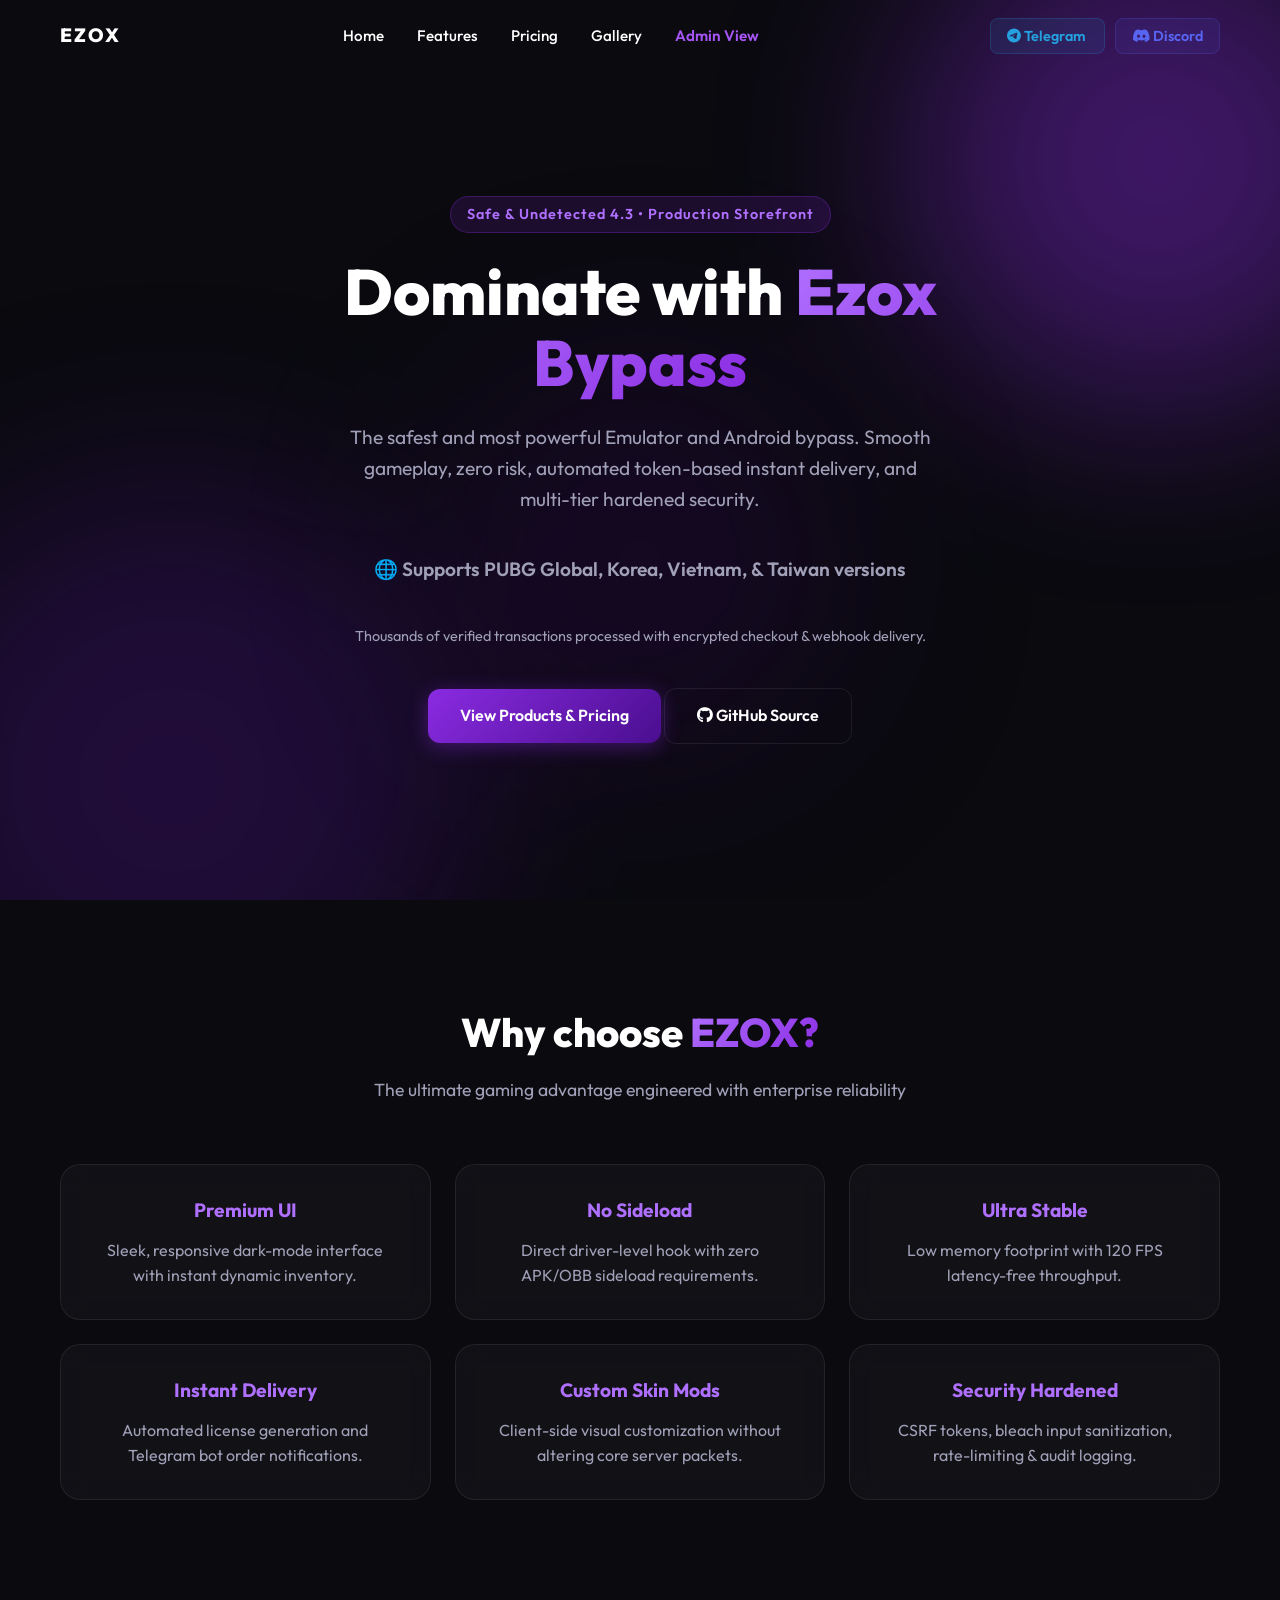
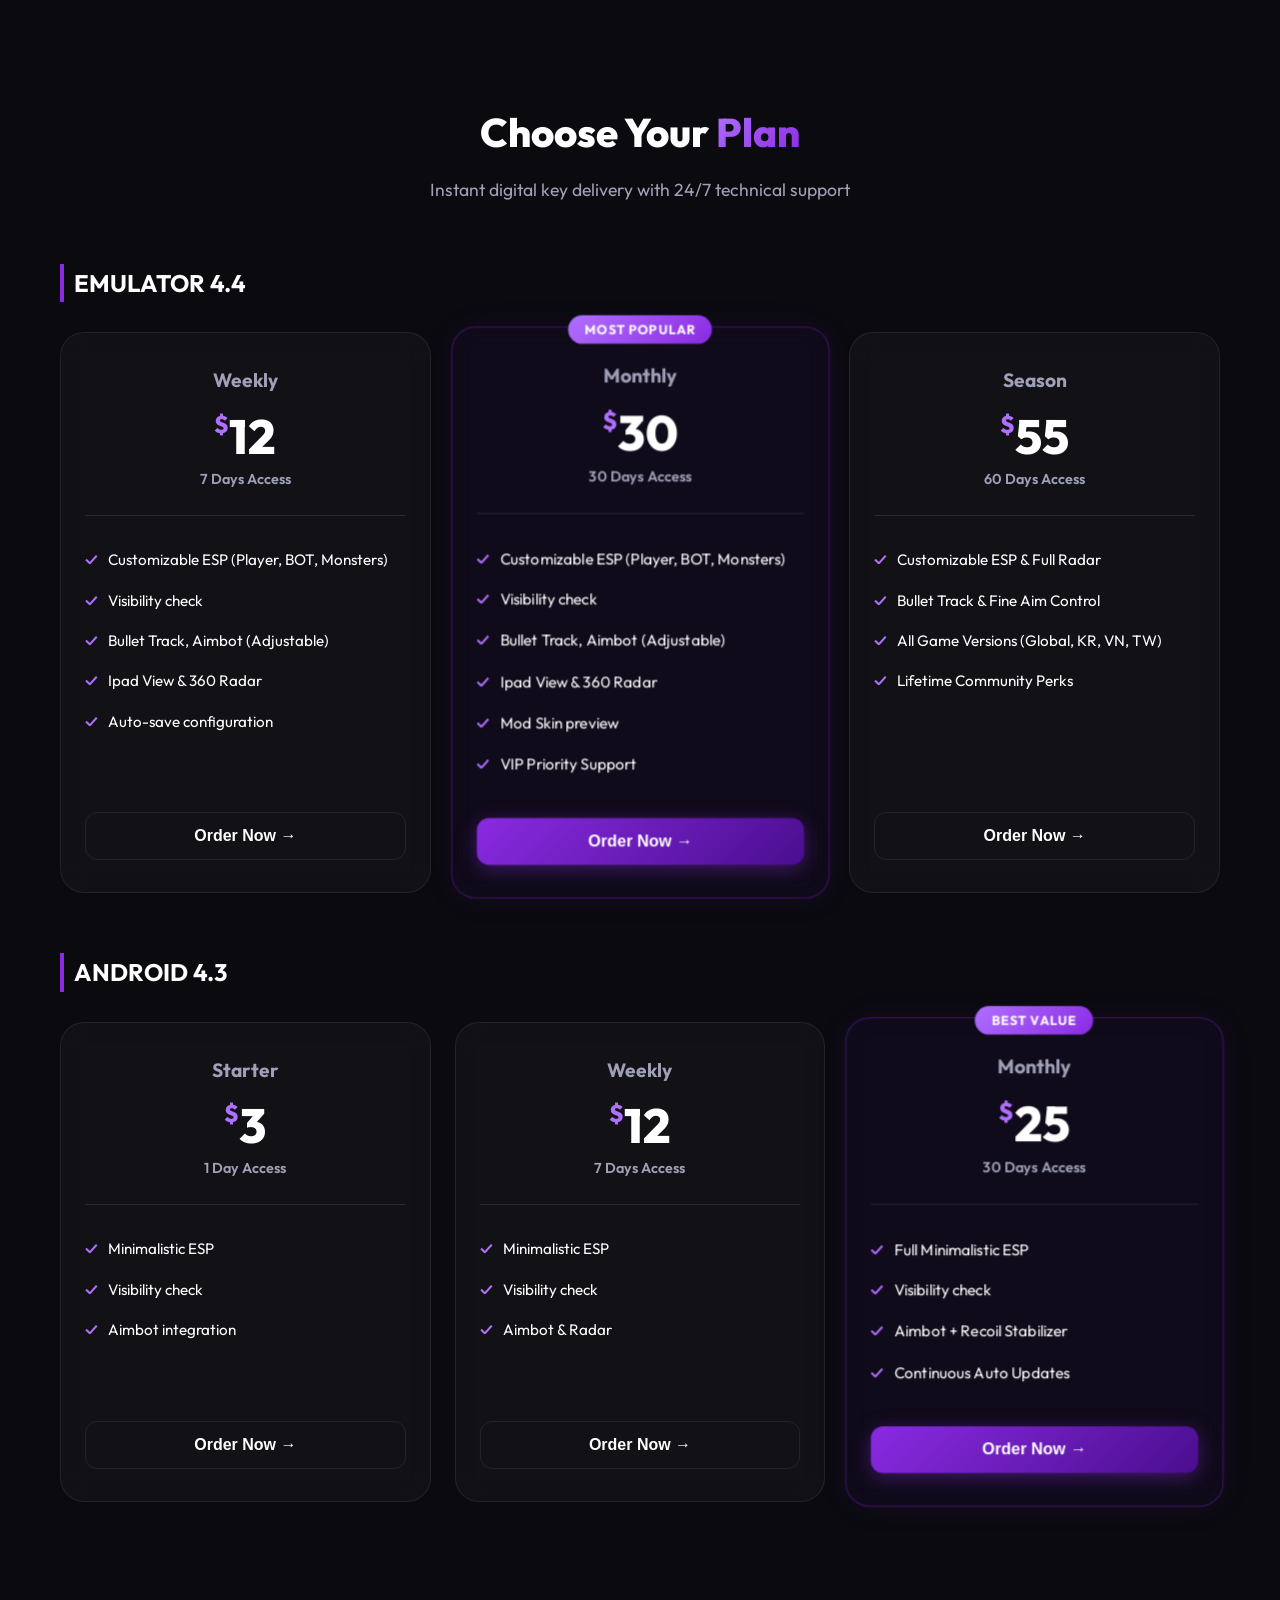
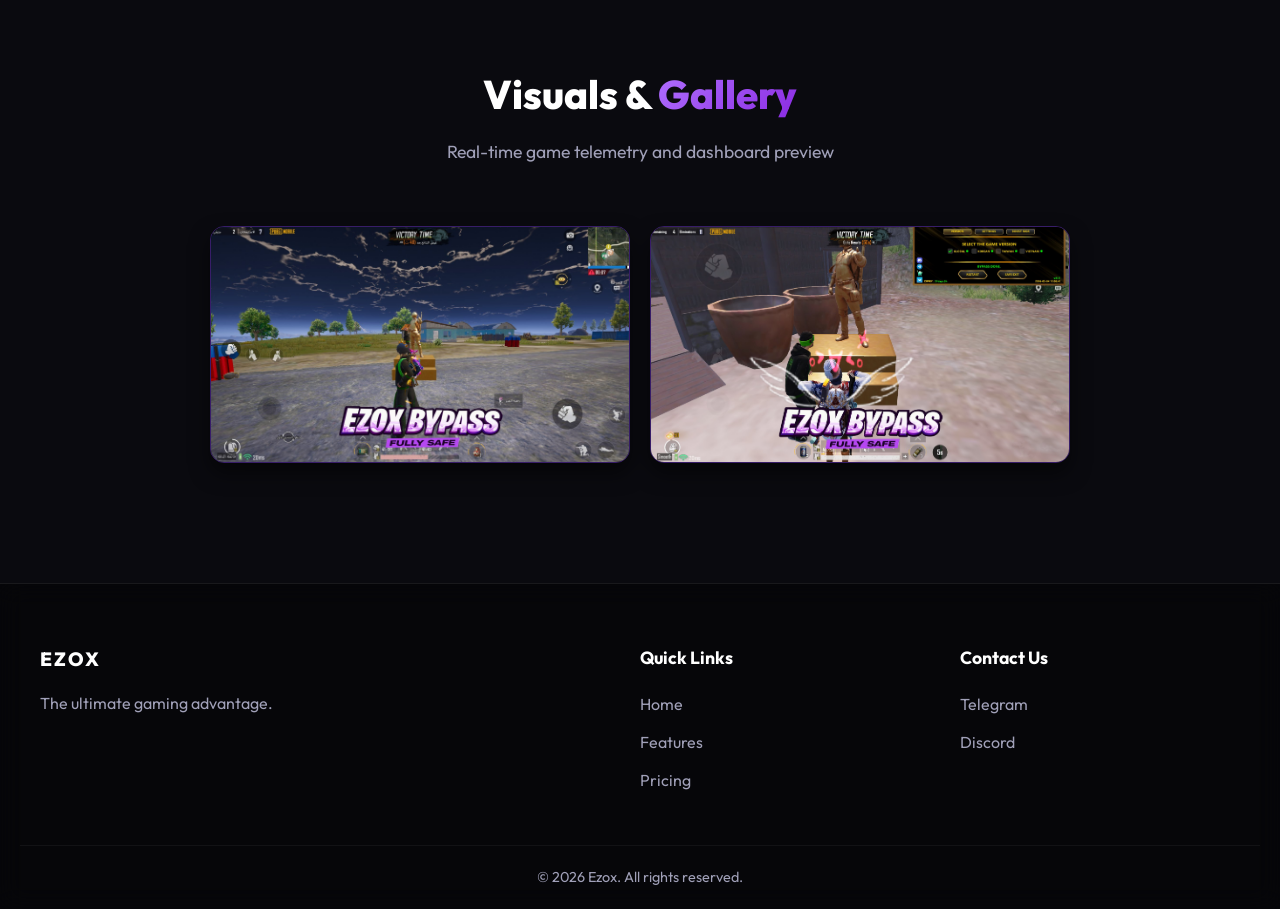
==== commit 8fd40eba: "remove banner and clean footer" ====
--- a/index.html
+++ b/index.html
@@ -12,27 +12,6 @@
     <link rel="stylesheet" href="https://cdnjs.cloudflare.com/ajax/libs/font-awesome/6.4.0/css/all.min.css">
     <link rel="stylesheet" href="static/style.css?v=2.0">
     <style>
-      .live-banner {
-        background: linear-gradient(90deg, #10b981, #059669);
-        color: white;
-        padding: 8px 16px;
-        text-align: center;
-        font-size: 0.85rem;
-        font-weight: 600;
-        position: sticky;
-        top: 0;
-        z-index: 1000;
-        box-shadow: 0 2px 10px rgba(0,0,0,0.3);
-        display: flex;
-        align-items: center;
-        justify-content: center;
-        gap: 12px;
-      }
-      .live-banner a {
-        color: #fff;
-        text-decoration: underline;
-        font-weight: 700;
-      }
       /* Interactive modal */
       .modal-overlay {
         display: none;
@@ -58,11 +37,6 @@
     </style>
 </head>
 <body>
-    <div class="live-banner">
-      <span>🚀 Live Storefront Preview &bull; Engineered by Mustarif Alom (Flask, PostgreSQL &amp; Security Architecture)</span>
-      <a href="https://ezoxkr-dev.github.io/own-portfolio/" target="_blank">Portfolio &rarr;</a>
-    </div>
-
     <div class="background-blobs">
         <div class="blob blob-1"></div>
         <div class="blob blob-2"></div>
@@ -385,24 +359,22 @@
         <div class="footer-content">
             <div class="footer-brand">
                 <a href="#home" class="logo">EZOX</a>
-                <p>Engineered by Mustarif Alom &bull; Python, Flask, PostgreSQL &amp; Security Architecture.</p>
+                <p>The ultimate gaming advantage.</p>
             </div>
             <div class="footer-links">
-                <h4>Navigation</h4>
+                <h4>Quick Links</h4>
                 <a href="#home">Home</a>
                 <a href="#features">Features</a>
                 <a href="#pricing">Pricing</a>
-                <a href="https://github.com/ezoxkr-dev/ecommerce_website" target="_blank">GitHub Repository</a>
             </div>
             <div class="footer-contact">
-                <h4>Connect</h4>
-                <a href="https://t.me/ezoxbypass" target="_blank">Telegram Channel</a>
-                <a href="https://discord.gg/yYZB9Xtcfz" target="_blank">Discord Community</a>
-                <a href="https://ezoxkr-dev.github.io/own-portfolio/" target="_blank">Engineer Portfolio</a>
+                <h4>Contact Us</h4>
+                <a href="https://t.me/ezoxbypass" target="_blank">Telegram</a>
+                <a href="https://discord.gg/yYZB9Xtcfz" target="_blank">Discord</a>
             </div>
         </div>
         <div class="footer-bottom">
-            <p>&copy; 2026 Ezox Storefront. All rights reserved.</p>
+            <p>&copy; 2026 Ezox. All rights reserved.</p>
         </div>
     </footer>
 
